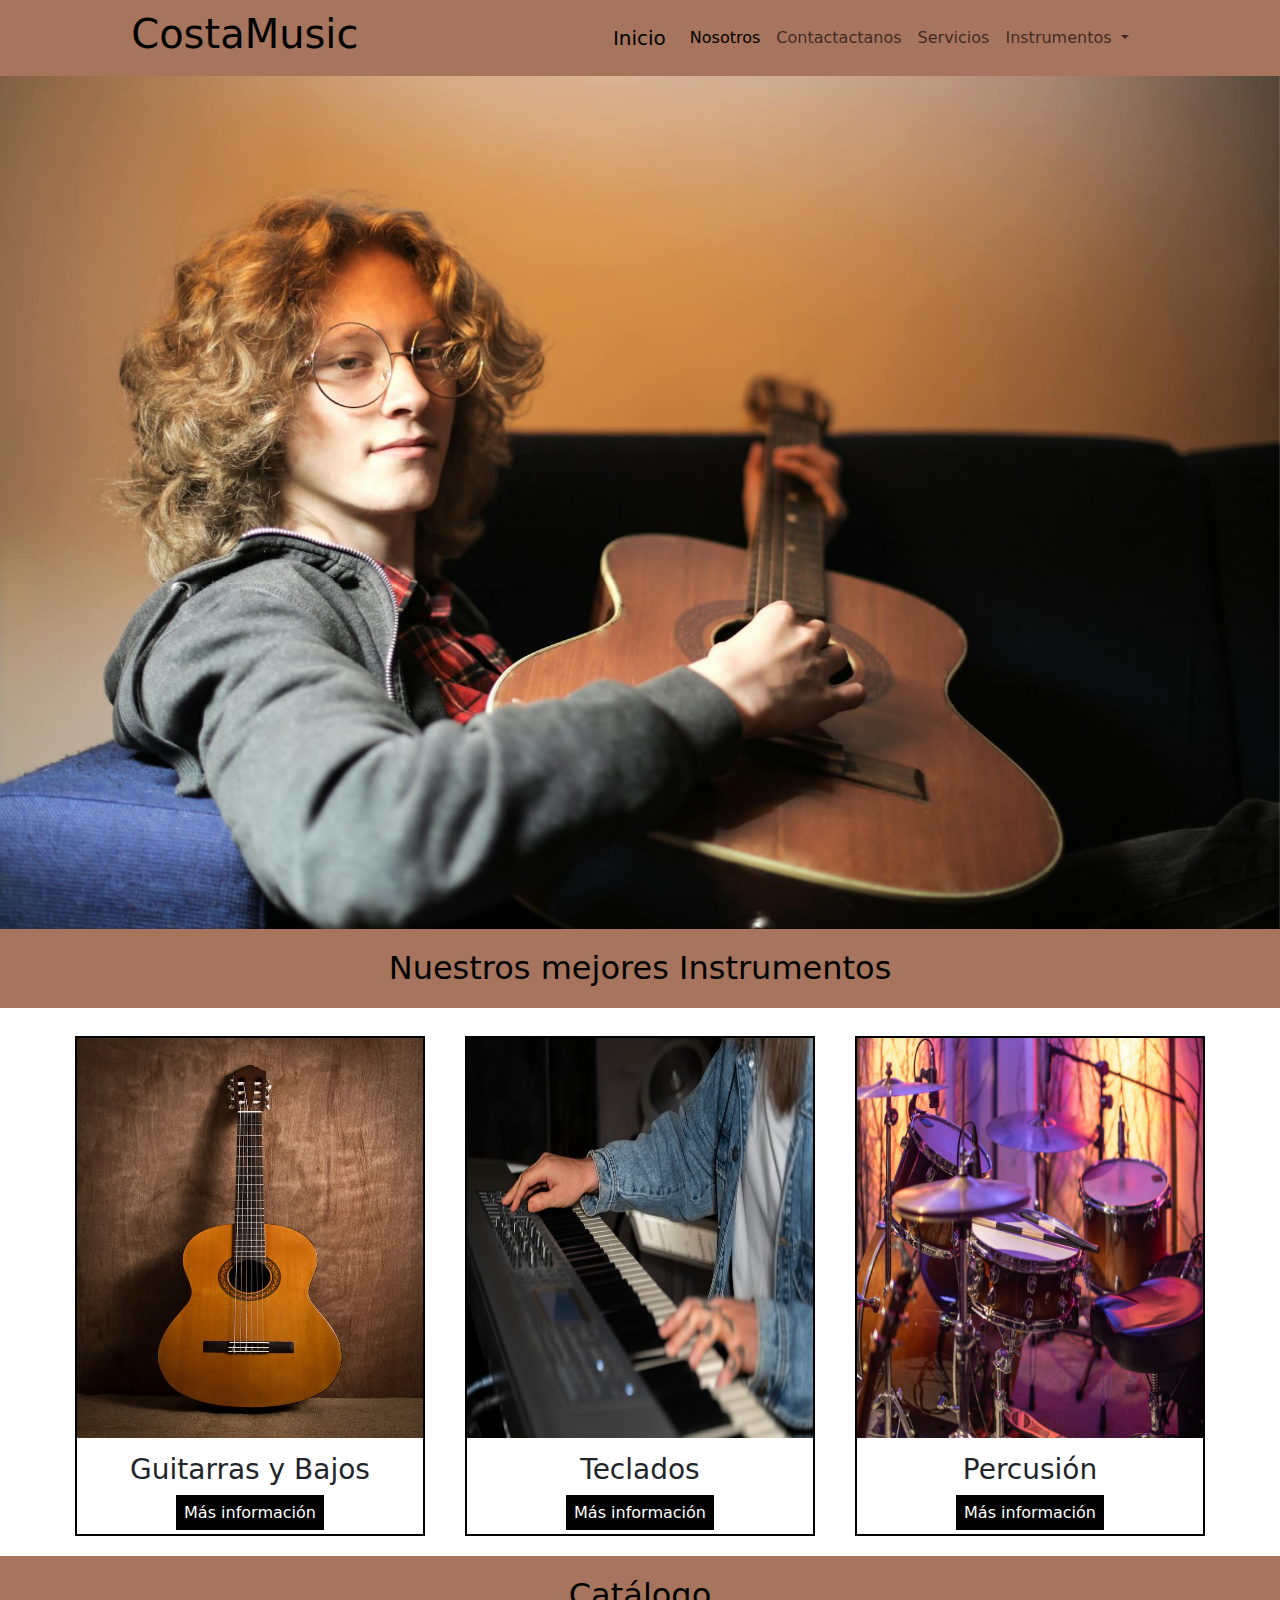
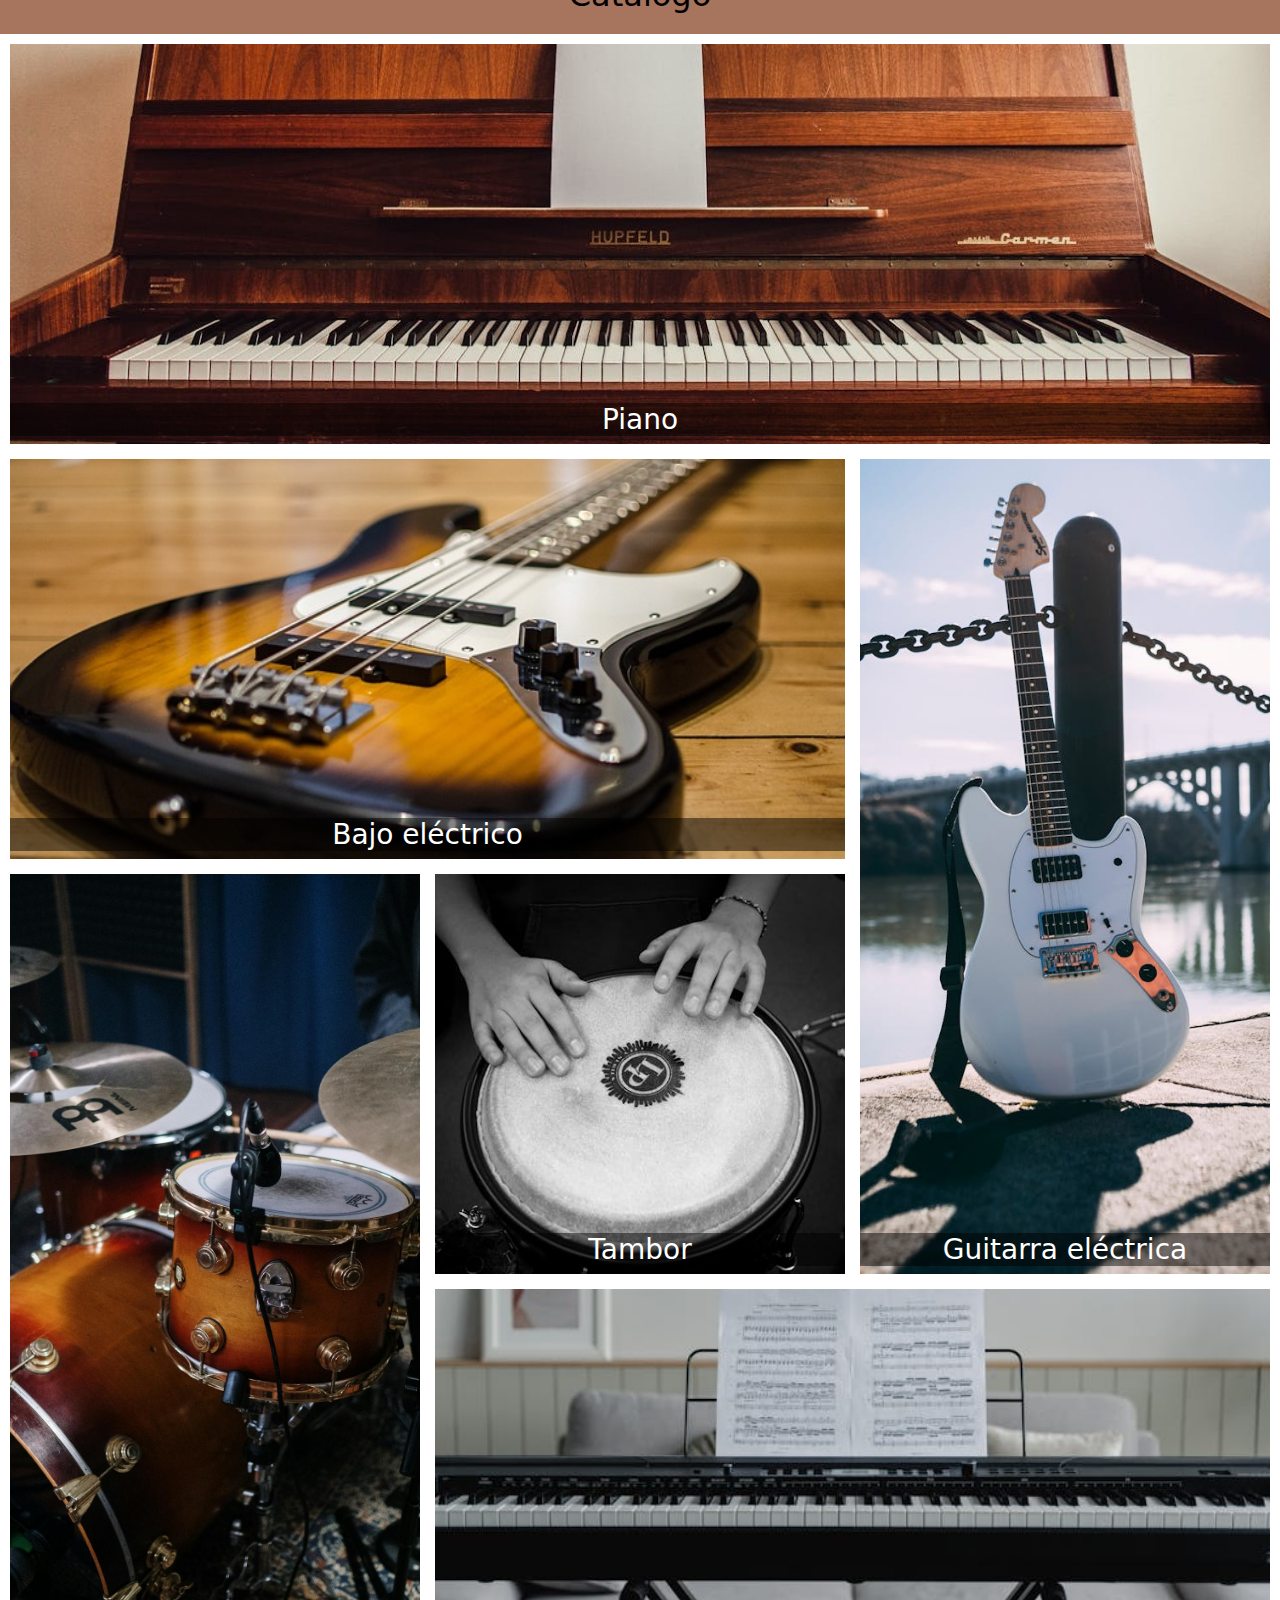
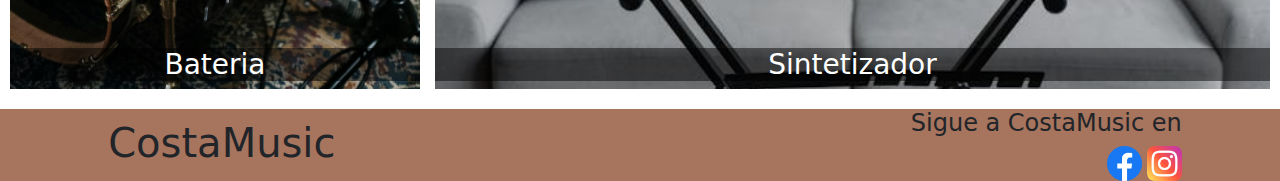
==== index.html @ 3c683d13 "contacto-baser" ====
<!DOCTYPE html>
<html lang="en">

<head>
    <meta charset="UTF-8">
    <meta name="viewport" content="width=device-width, initial-scale=1.0">
    <link rel="stylesheet" href="./css/style.css">
    <title>CostaMusic</title>
    <link href="https://cdn.jsdelivr.net/npm/bootstrap@5.3.3/dist/css/bootstrap.min.css" rel="stylesheet"
        integrity="sha384-QWTKZyjpPEjISv5WaRU9OFeRpok6YctnYmDr5pNlyT2bRjXh0JMhjY6hW+ALEwIH" crossorigin="anonymous">
</head>

<body>
    <header id="header" class="encabezado">
        <h1>CostaMusic</h1>
        <nav class="navbar navbar-expand-lg fondo-navbar">
            <div class="container-fluid">
                <a class="navbar-brand" href="./index.html">Inicio</a>
                <button class="navbar-toggler" type="button" data-bs-toggle="collapse"
                    data-bs-target="#navbarNavDropdown" aria-controls="navbarNavDropdown" aria-expanded="false"
                    aria-label="Toggle navigation">
                    <span class="navbar-toggler-icon"></span>
                </button>
                <div class="collapse navbar-collapse" id="navbarNavDropdown">
                    <ul class="navbar-nav">
                        <li class="nav-item">
                            <a class="nav-link active" aria-current="page" href="./pages/nosotros.html">Nosotros</a>
                        </li>
                        <li class="nav-item">
                            <a class="nav-link" href="./pages/contacto.html">Contactactanos</a>
                        </li>
                        <li class="nav-item">
                            <a class="nav-link" href="./pages/servicios.html">Servicios</a>
                        </li>
                        <li class="nav-item dropdown">
                            <a class="nav-link dropdown-toggle" href="./pages/instrumentos.html" role="button"
                                data-bs-toggle="dropdown" aria-expanded="false">
                                Instrumentos
                            </a>
                            <ul class="dropdown-menu">
                                <li><a class="dropdown-item" href="./pages/guitarras-bajos.html">Guitarras y Bajos</a>
                                </li>
                                <li><a class="dropdown-item" href="./pages/teclados.html">Teclados</a></li>
                                <li><a class="dropdown-item" href="./pages/percusion.html">Percusión</a></li>
                            </ul>
                        </li>
                    </ul>
                </div>
            </div>
    </header>
    <main>
        <section class="hero">
            <div id="carouselExampleSlidesOnly" class="carousel slide" data-bs-ride="carousel">
                <div class="carousel-inner">
                    <div class="carousel-item active">
                        <img src="./img/fondo-hero.jpg" class="w-100" alt="fondo-hero-index-1">
                    </div>
                    <div class="carousel-item">
                        <img src="./img/fondo-hero2.jpg" class="w-100" alt="fondo-hero-index-2">
                    </div>
                    <div class="carousel-item">
                        <img src="./img/fondo-hero3.jpg" class="w-100" alt="fondo-hero-index-3">
                    </div>
                </div>
            </div>
        </section>
        <section class="productos">
            <h2>Nuestros mejores Instrumentos</h2>
            <div class="productos-contenedor">
                <div class="guitarra-producto">
                    <img src="./img/guitarra-producto.jpg" alt="">
                    <h3>Guitarras y Bajos</h3>
                    <p><a href="">Más información</a></p>
                </div>
                <div class="teclado-producto">
                    <img src="./img/teclado-producto.jpg" alt="">
                    <h3>Teclados</h3>
                    <p><a href="">Más información</a></p>
                </div>
                <div class="percusion-producto">
                    <img src="./img/bateria-producto.jpg" alt="">
                    <h3>Percusión</h3>
                    <p><a href=".">Más información</a></p>
                </div>
            </div>
        </section>
        <section class="catalogo">
            <h2>Catálogo</h2>
            <div class="contenedor-grilla">
                <div class="img-1">
                    <img src="./img/piano-catalogo.jpg" alt="">
                    <h3>Piano</h3>
                </div>
                <div class="img-2">
                    <img src="./img/bajo-catalogo.jpg" alt="">
                    <h3>Bajo eléctrico</h3>
                </div>
                <div class="img-3">
                    <img src="./img/guitarra-electrica-catalogo.jpg" alt="">
                    <h3>Guitarra eléctrica</h3>
                </div>
                <div class="img-4">
                    <img src="./img/bateria-catalogo.jpg" alt="">
                    <h3>Bateria</h3>
                </div>
                <div class="img-5">
                    <img src="./img/tambor-catalogo.jpg" alt="">
                    <h3>Tambor</h3>
                </div>
                <div class="img-6">
                    <img src="./img/sintetizador-catalogo.jpg" alt="">
                    <h3>Sintetizador</h3>
                </div>
            </div>
        </section>
        <a href="#header" class="ir-arriba"><img src="./img/up-arrow.png" alt=""></a>
    </main>
    <footer>
        <h3>CostaMusic</h3>
        <div class="footer-contenedor-iconos">
            <h4>Sigue a CostaMusic en</h4>
            <div class="iconos">
                <a href="https://www.facebook.com" target="_blank"><img src="./img/facebook.png" alt=""></a>
                <a href="https://www.instagram.com" target="_blank"><img src="./img/instagram.png" alt=""></a>
            </div>
        </div>
    </footer>
    <script src="https://cdn.jsdelivr.net/npm/bootstrap@5.3.3/dist/js/bootstrap.bundle.min.js"
        integrity="sha384-YvpcrYf0tY3lHB60NNkmXc5s9fDVZLESaAA55NDzOxhy9GkcIdslK1eN7N6jIeHz"
        crossorigin="anonymous"></script>
</body>

</html>
---- css/style.css ----
@import url('https://fonts.googleapis.com/css2?family=Lato:ital,wght@0,100;0,300;0,400;0,700;0,900;1,100;1,300;1,400;1,700;1,900&display=swap');

/**!---RESET--- **/
*{
    margin: 0;
    padding: 0;
    box-sizing: border-box;
}

/**!---BODY---**/
body{
    font-family: "Lato", sans-serif;
    background-color: white;
}
/**?---Header--**/
header{
    background-color: #a7745d;
    color: #000000;
    padding: 10px;
    display: flex;
    justify-content: space-around;
}
header h1{
    color: #000000;
    font-size: 40px;
}
header a{
    text-decoration: none;
    color: #000000;
}

.fondo-navbar{
    background-color: #a7745d;
}
.dropdown-menu{
    background-color: #a7745d !important;
    --bs-dropdown-link-hover-bg: #734e3d !important;
}
/**----Main----**/
/*
.hero{
    
    width: auto;
    height: calc(100vh - 90px);
    text-align: center;
    background-image: url(../img/fondo-hero.jpg);
    background-repeat: no-repeat;
    background-size: cover;
    background-position: center;
    
    color: #000000;
    display: flex;
    flex-direction: column;
    justify-content: start;
    align-items: end;
    
}

.hero div{
    margin: 100px;
}
.hero-titulo{
    margin: 15px;
    font-size: 40px;
    border: 3px, solid, black;
    padding: 10px;
}
.hero div h3{
    color: #AAD7D9;
}
.hero-titulo2{
    display: none;
}
    */
.productos{
    width: auto;
    text-align: center;
    align-items: center;
    height: auto
}
.productos h2{
    background-color: #a7745d;
    color: #000000;
    padding: 20px;
}
.productos-contenedor{
    display: flex;
    justify-content: center;
    align-items: end;
    flex-wrap: wrap;
}
.productos-contenedor div{
    margin: 20px;
    border: 2px solid black;
    width: 350px;
    height: 500px;
    background-color: #ffffff;
    text-align: center;
}
.productos-contenedor div h3{
    margin: 15px;
}
.productos-contenedor div img{
    width: 100%;
    height: 400px;
}
.productos-contenedor div p a{
    text-decoration: none;
    color: #ffffff;
    background-color: #000000;
    padding: 8px;
}
.productos-contenedor div p a:hover{
    color: #6295A2;
    transition: all .1s;
}

.catalogo{
    text-align: center;
}
.catalogo h2{
    background-color: #a7745d;
    color: #000000;
    padding: 20px;
}
.contenedor-grilla{
    display: grid;
    grid-template-columns: repeat(3, 1fr);
    grid-auto-rows: 400px;
    gap: 15px;
    margin: 10px;
    object-fit: cover;
}
.contenedor-grilla div{
    position: relative;
}
.contenedor-grilla div img{
    width: 100%;
    height: 100%;
    object-fit: cover;
}
.contenedor-grilla div h3{
    position: absolute;
    bottom: 0;
    background-color: #0000007a;
    color: white;
    width: 100%;
}
.img-1{
    grid-column: span 3;
}
.img-2{
    grid-column: span 2;
}
.img-3{
    grid-row: span 2;
}
.img-4{
    grid-row: span 2;
}
.img-6{
    grid-column: span 2;
}
.ir-arriba{
    position: fixed;
    bottom: 50px;
    right: 50px;
}
.formulario{
    margin: 20px;
}

/**?---Pagina guitarras y bajos---**/
.contenedor-grilla-guitarras-bajos{
    display: grid;
    grid-template-areas: 
    "menu productos productos"
    "menu productos productos"
    "menu productos productos"
    "menu productos productos"
    "menu productos productos"
    "menu productos productos"
    "menu productos productos"
    "menu productos productos";
    grid-template-columns: 250px;
    grid-auto-rows: 250px;
}
.menu-productos{
    display: flex;
    grid-area: menu;
    background-color: #734e3d;
}
.productos-contenedor-guitarras{
    display: flex;
    justify-content: center;
    align-items: end;
    flex-wrap: wrap;
    grid-area: productos;
}
.productos-contenedor-guitarras div{
    margin: 20px;
    border: 2px solid black;
    width: 250px;
    height: 350px;
    background-color: #ffffff;
    text-align: center;
}
.productos-contenedor-guitarras div h3{
    margin: 15px;
    font-size: 15px;
}
.productos-contenedor-guitarras div img{
    width: 100%;
    height: 250px;
}
.productos-contenedor-guitarras div p a{
    text-decoration: none;
    color: #ffffff;
    background-color: #734e3d;
    padding: 8px;
}
.productos-contenedor-guitarras div p a:hover{
    color: #6295A2;
    transition: all .1s;
}

/*?---Pagina contacto---*/
.hero-contacto{
    width: auto;
    text-align: center;
    align-items: center;
    height: auto
}
.hero-contacto h2{
    color: #000000;
    display: inline-block;
    padding: 8px;
    font-size: 30px;
}
.formulario form div{
    margin: 10px;
}
/**!---FOOTER---**/

footer{
    margin-top: 20px;
    display: flex;
    justify-content: space-around;
    background-color: #a7745d;
}
footer h3{
    display: inline-block;
    justify-content: center;
    align-items: center;
    font-size: 40px;
    margin: 10px;
}
footer .footer-contenedor-iconos{
    width: 50%;
    display: flex;
    align-items: end;
    flex-direction: column;
    justify-content: center;
}
footer .footer-contenedor-iconos .iconos{
    justify-content: center;
}
.footer-contenedor-iconos a img{
    width: 35px;
}
.icono{
    width: 50%;
}
.map{
    margin: 15px;
    width: 100%;
}
@media screen and (max-width:838px){
    .hero div h2{
        font-size: 30px;
    }
}
@media screen and (max-width:869px){
    header{
        flex-direction: column;
        align-items: center;
    }
}
@media screen and (max-width:647px){
    .navegacion ul{
        flex-direction: column;
    }
    .navegacion ul li a{
        padding: 5px 10px;
    }
    }

@media screen and (max-width:607px){
    .hero{
        align-items: center;
    }
    .hero-titulo{
        display: none;
    }
    .hero-titulo2{
        display: inline-block;
        margin: 15px;
        font-size: 40px;
        border: 3px, solid, black;
        padding: 10px;
    }
}
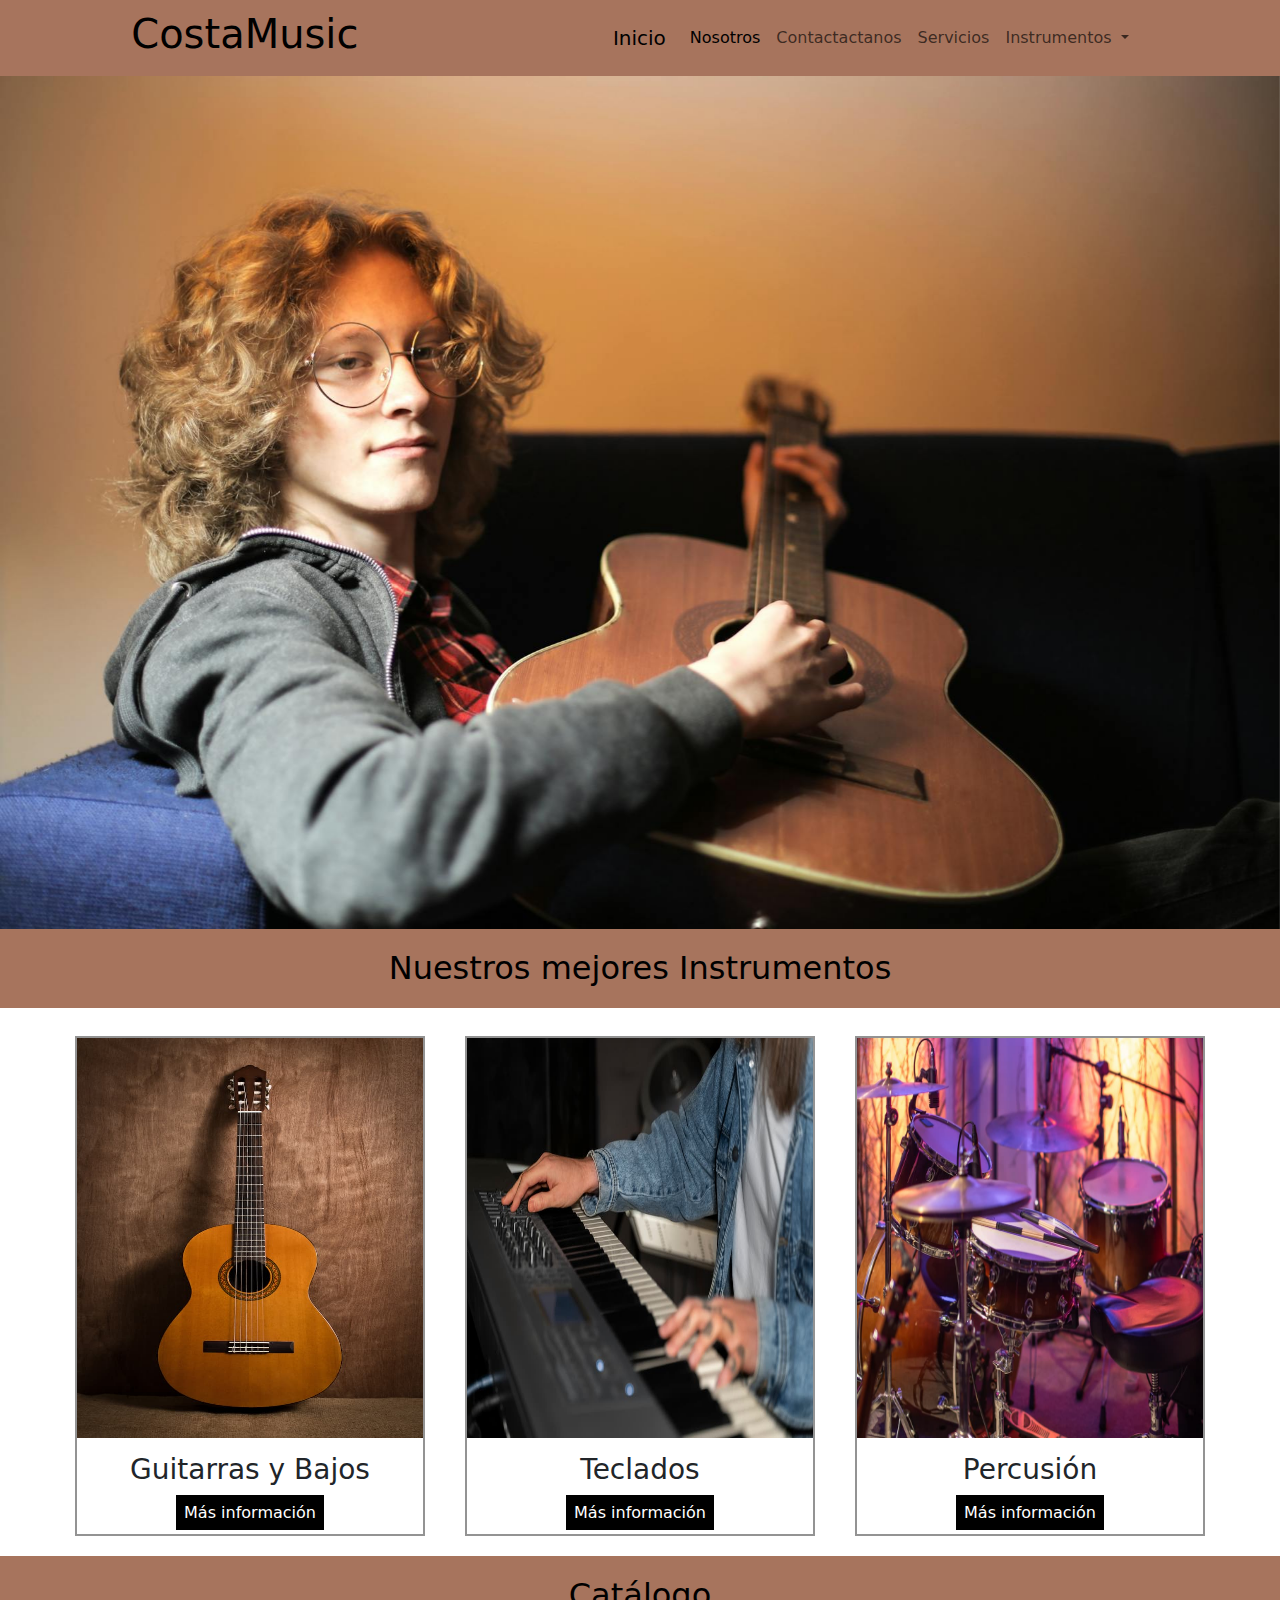
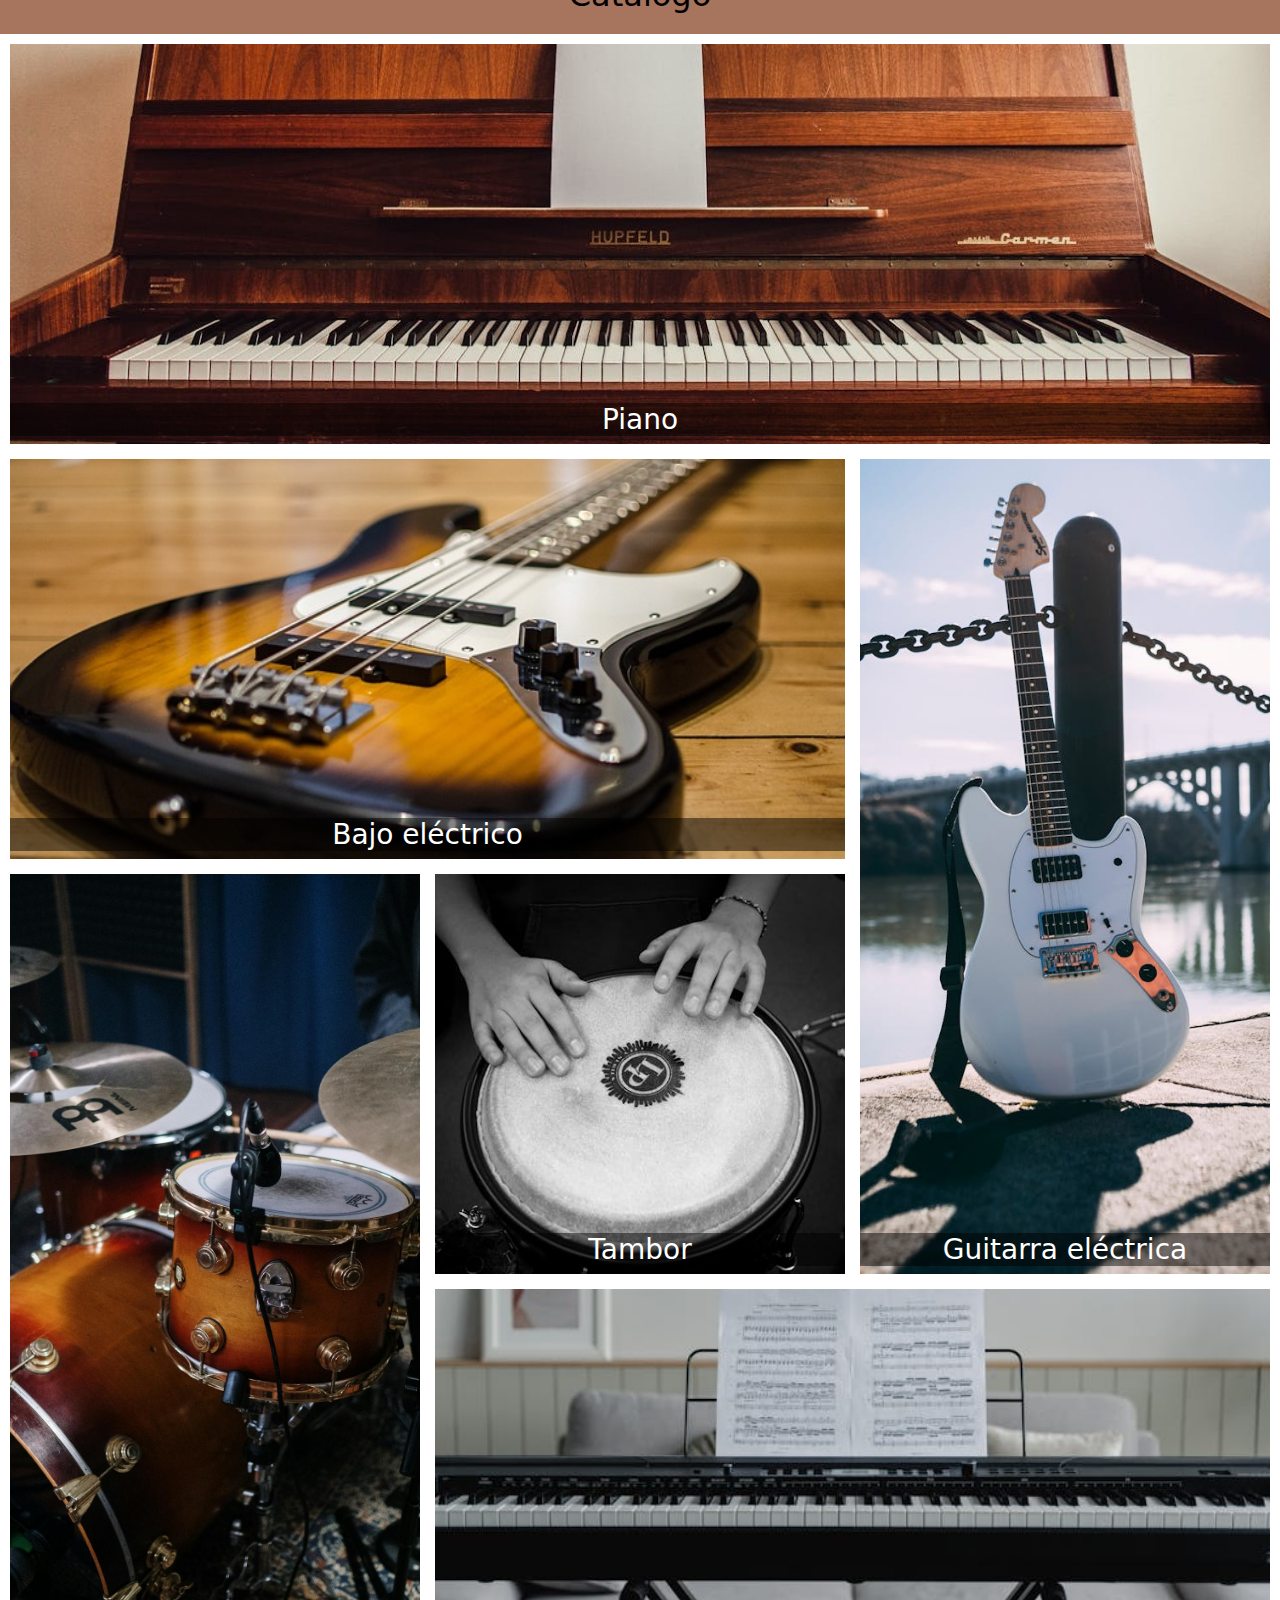
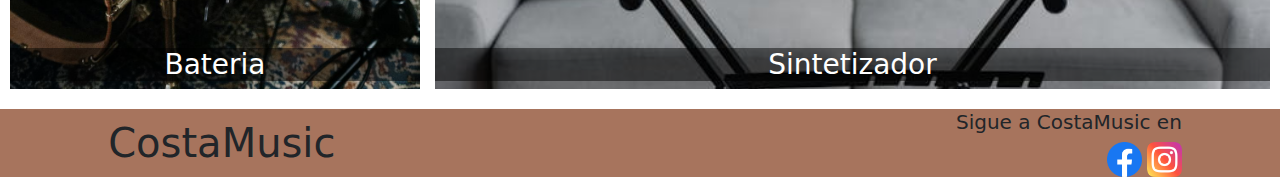
==== commit 57df244a: "responive-guitarra" ====
--- a/index.html
+++ b/index.html
@@ -118,7 +118,7 @@
     <footer>
         <h3>CostaMusic</h3>
         <div class="footer-contenedor-iconos">
-            <h4>Sigue a CostaMusic en</h4>
+            <h5>Sigue a CostaMusic en</h5>
             <div class="iconos">
                 <a href="https://www.facebook.com" target="_blank"><img src="./img/facebook.png" alt=""></a>
                 <a href="https://www.instagram.com" target="_blank"><img src="./img/instagram.png" alt=""></a>
--- a/css/style.css
+++ b/css/style.css
@@ -91,7 +91,7 @@
 }
 .productos-contenedor div{
     margin: 20px;
-    border: 2px solid black;
+    border: 2px solid rgba(0, 0, 0, 0.425);
     width: 350px;
     height: 500px;
     background-color: #ffffff;
@@ -179,16 +179,28 @@
     "menu productos productos"
     "menu productos productos"
     "menu productos productos"
-    "menu productos productos"
-    "menu productos productos"
     "menu productos productos";
-    grid-template-columns: 250px;
+    grid-template-columns: 150px;
     grid-auto-rows: 250px;
 }
 .menu-productos{
     display: flex;
+    flex-direction: column;
+    align-items: center;
     grid-area: menu;
     background-color: #734e3d;
+}
+.menu-productos nav ul li{
+    list-style: none;
+    margin: 10px;
+}
+.menu-productos nav ul li a{
+    display: block;
+    box-sizing: border-box;
+    text-decoration: none;
+    color: #000000;
+    width: 100%;
+    padding: 6px 10px;
 }
 .productos-contenedor-guitarras{
     display: flex;
@@ -310,3 +322,35 @@
         padding: 10px;
     }
 }
+@media screen and (max-width:542px){
+    .productos-contenedor-guitarras div{
+        width: 150px;
+        height: 200px;
+    }
+    .productos-contenedor-guitarras div h3{
+        font-size: 10px;
+    }
+    .productos-contenedor-guitarras div img{
+        height: 150px;
+    }
+    .contenedor-grilla-guitarras-bajos{
+        grid-template-columns: 125px;
+    }
+}
+@media screen and (max-width:435px){
+    footer h3{
+        font-size: 28px;
+    }
+    .footer-contenedor-iconos h5{
+        font-size: 15px;
+    }
+    .productos-contenedor div{
+        height: 350px;
+    }
+    .productos-contenedor div img{
+        height: 250px;
+    }
+    .guitarra-producto{
+        object-fit: cover;
+    }
+}
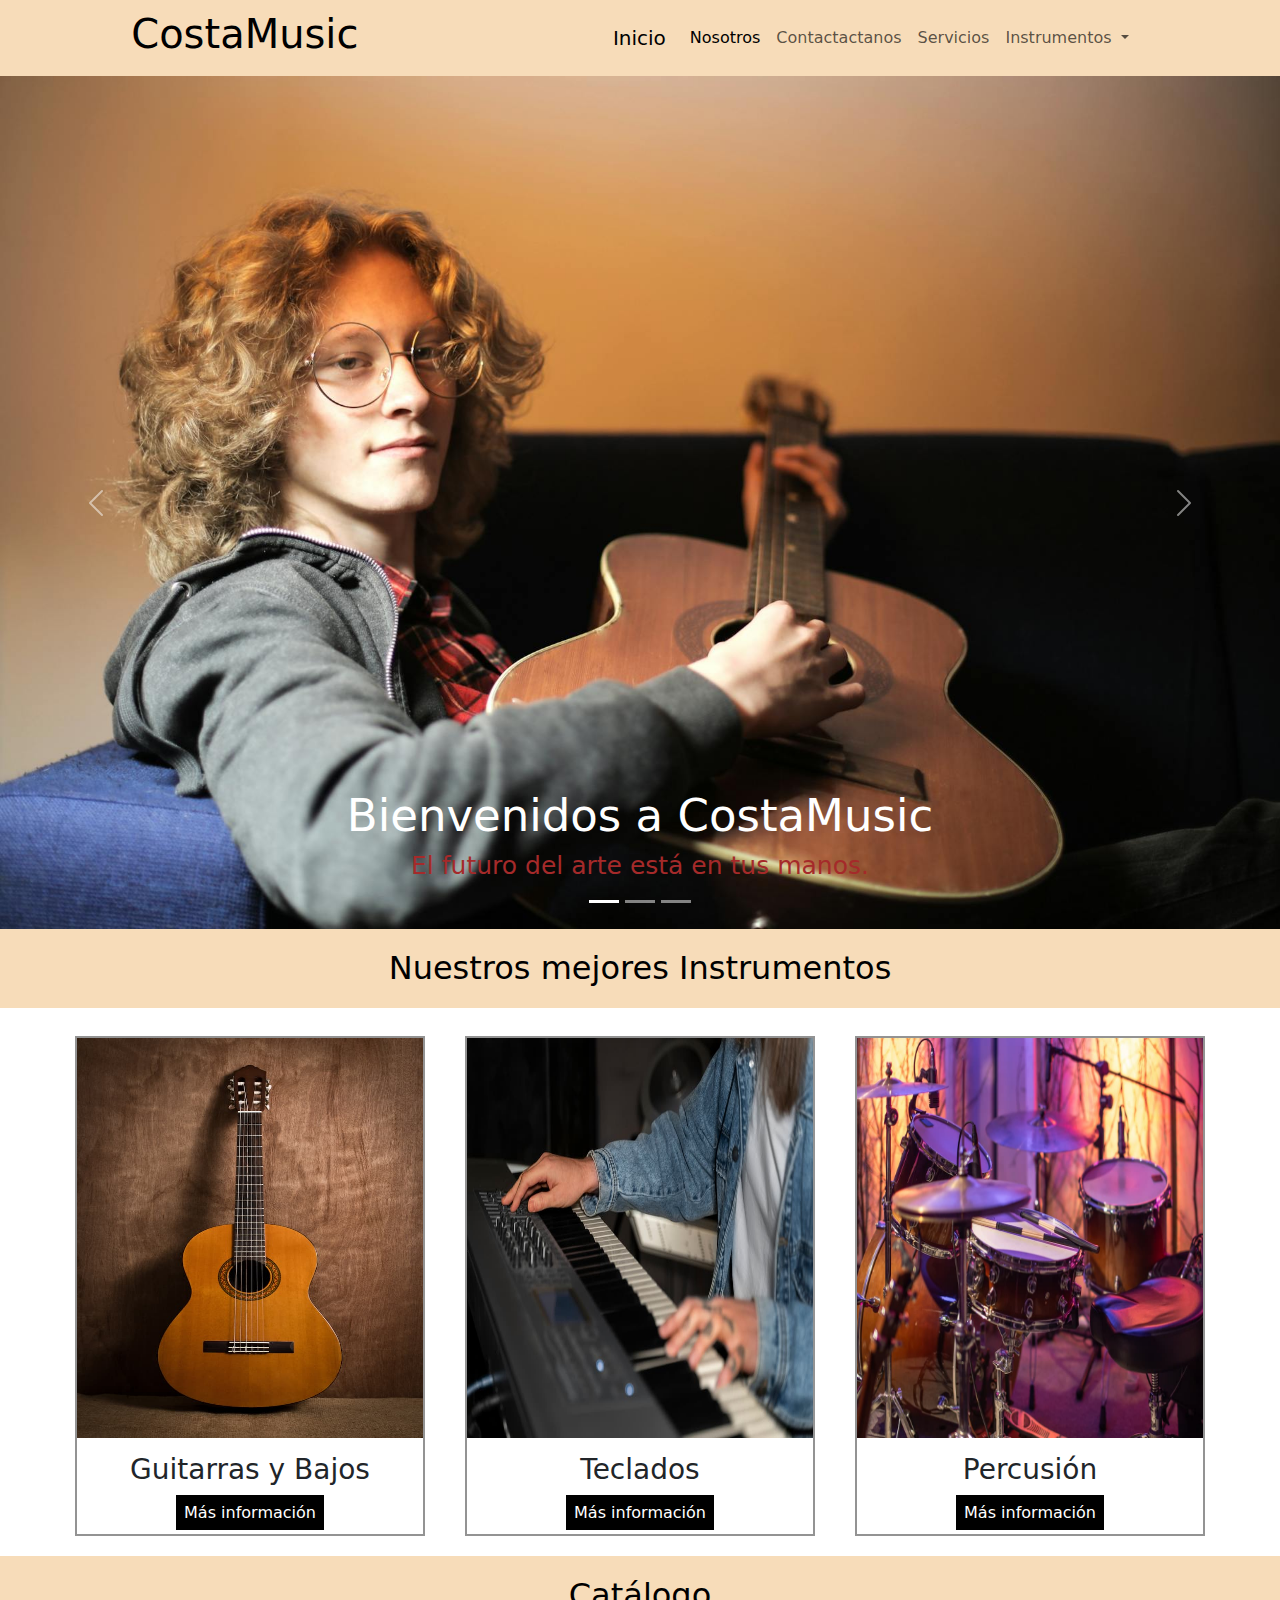
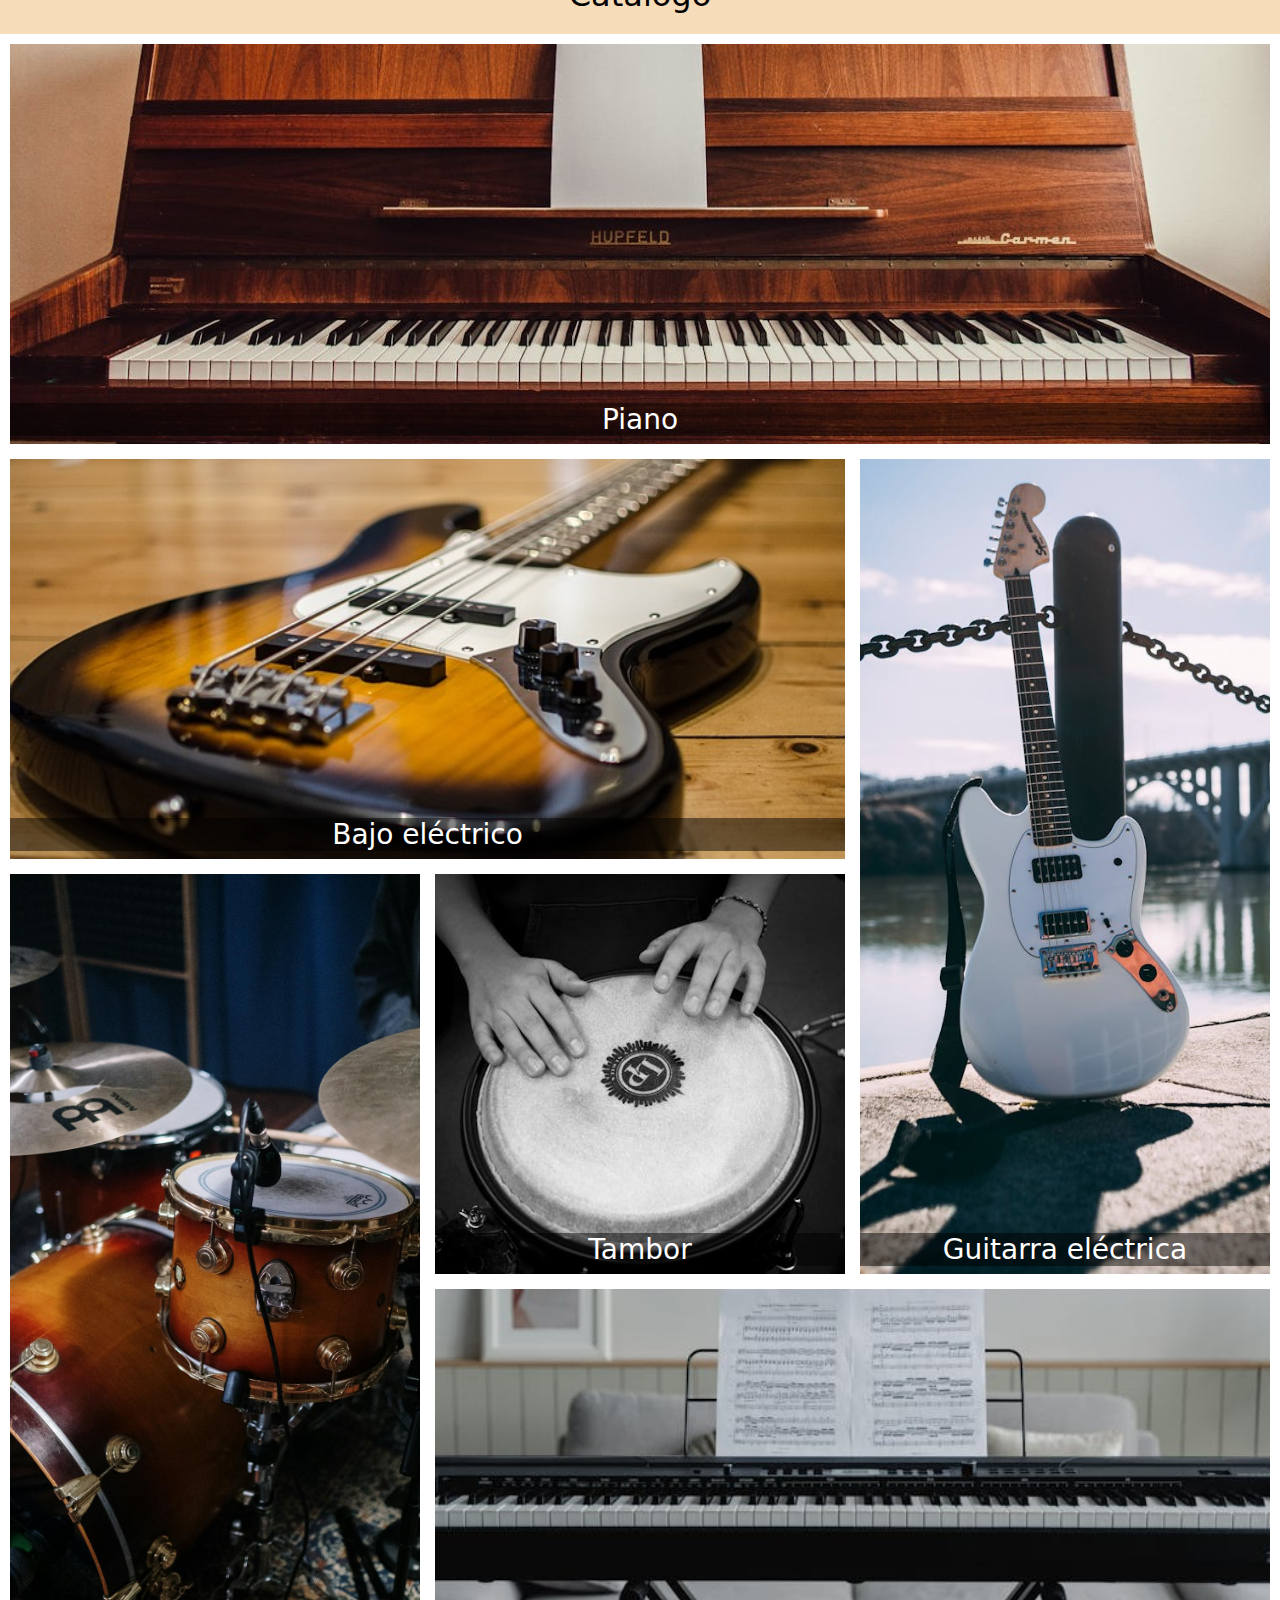
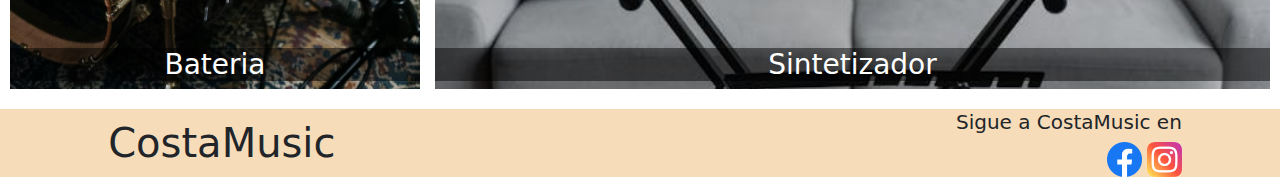
==== commit 58da32ca: "base-asidebar" ====
--- a/index.html
+++ b/index.html
@@ -50,18 +50,48 @@
     </header>
     <main>
         <section class="hero">
-            <div id="carouselExampleSlidesOnly" class="carousel slide" data-bs-ride="carousel">
+            <div id="carouselExampleCaptions" class="carousel slide">
+                <div class="carousel-indicators">
+                    <button type="button" data-bs-target="#carouselExampleCaptions" data-bs-slide-to="0" class="active"
+                        aria-current="true" aria-label="Slide 1"></button>
+                    <button type="button" data-bs-target="#carouselExampleCaptions" data-bs-slide-to="1"
+                        aria-label="Slide 2"></button>
+                    <button type="button" data-bs-target="#carouselExampleCaptions" data-bs-slide-to="2"
+                        aria-label="Slide 3"></button>
+                </div>
                 <div class="carousel-inner">
                     <div class="carousel-item active">
-                        <img src="./img/fondo-hero.jpg" class="w-100" alt="fondo-hero-index-1">
+                        <img src="./img/fondo-hero.jpg" class="d-block w-100" alt="...">
+                        <div class="carousel-caption d-none d-md-block">
+                            <h2>Bienvenidos a CostaMusic</h2>
+                            <h3>El futuro del arte está en tus manos.</h3>
+                        </div>
                     </div>
                     <div class="carousel-item">
-                        <img src="./img/fondo-hero2.jpg" class="w-100" alt="fondo-hero-index-2">
+                        <img src="./img/fondo-hero2.jpg" class="d-block w-100" alt="...">
+                        <div class="carousel-caption d-none d-md-block">
+                            <h2>Bienvenidos a CostaMusic</h2>
+                            <h3>El futuro del arte está en tus manos.</h3>
+                        </div>
                     </div>
                     <div class="carousel-item">
-                        <img src="./img/fondo-hero3.jpg" class="w-100" alt="fondo-hero-index-3">
+                        <img src="./img/fondo-hero3.jpg" class="d-block w-100" alt="...">
+                        <div class="carousel-caption d-none d-md-block">
+                            <h2>Bienvenidos a CostaMusic</h2>
+                            <h3>El futuro del arte está en tus manos.</h3>
+                        </div>
                     </div>
                 </div>
+                <button class="carousel-control-prev" type="button" data-bs-target="#carouselExampleCaptions"
+                    data-bs-slide="prev">
+                    <span class="carousel-control-prev-icon" aria-hidden="true"></span>
+                    <span class="visually-hidden">Previous</span>
+                </button>
+                <button class="carousel-control-next" type="button" data-bs-target="#carouselExampleCaptions"
+                    data-bs-slide="next">
+                    <span class="carousel-control-next-icon" aria-hidden="true"></span>
+                    <span class="visually-hidden">Next</span>
+                </button>
             </div>
         </section>
         <section class="productos">
--- a/css/style.css
+++ b/css/style.css
@@ -14,7 +14,7 @@
 }
 /**?---Header--**/
 header{
-    background-color: #a7745d;
+    background-color: #F7DCB9;
     color: #000000;
     padding: 10px;
     display: flex;
@@ -30,11 +30,11 @@
 }
 
 .fondo-navbar{
-    background-color: #a7745d;
+    background-color: #F7DCB9;
 }
 .dropdown-menu{
-    background-color: #a7745d !important;
-    --bs-dropdown-link-hover-bg: #734e3d !important;
+    background-color: #F7DCB9 !important;
+    --bs-dropdown-link-hover-bg: #DEAC80 !important;
 }
 /**----Main----**/
 /*
@@ -72,6 +72,13 @@
     display: none;
 }
     */
+.carousel-caption h2{
+    font-size: 45px;
+}
+.carousel-caption h3{
+    font-size: 25px;
+    color: brown;
+}
 .productos{
     width: auto;
     text-align: center;
@@ -79,7 +86,7 @@
     height: auto
 }
 .productos h2{
-    background-color: #a7745d;
+    background-color: #F7DCB9;
     color: #000000;
     padding: 20px;
 }
@@ -119,7 +126,7 @@
     text-align: center;
 }
 .catalogo h2{
-    background-color: #a7745d;
+    background-color: #F7DCB9;
     color: #000000;
     padding: 20px;
 }
@@ -188,11 +195,10 @@
     flex-direction: column;
     align-items: center;
     grid-area: menu;
-    background-color: #734e3d;
-}
-.menu-productos nav ul li{
-    list-style: none;
-    margin: 10px;
+    background-color: #DEAC80;
+}
+.bg-body-tertiary{
+    background-color: #DEAC80 !important;
 }
 .menu-productos nav ul li a{
     display: block;
@@ -201,6 +207,17 @@
     color: #000000;
     width: 100%;
     padding: 6px 10px;
+}
+.sidebar-logo a{
+    text-decoration: none;
+    color: aliceblue;
+}
+.sidebar-item{
+    text-decoration: none;
+    list-style: none;
+}
+.sidebar-footer a{
+    text-decoration: none;
 }
 .productos-contenedor-guitarras{
     display: flex;
@@ -228,7 +245,7 @@
 .productos-contenedor-guitarras div p a{
     text-decoration: none;
     color: #ffffff;
-    background-color: #734e3d;
+    background-color: #DEAC80;
     padding: 8px;
 }
 .productos-contenedor-guitarras div p a:hover{
@@ -258,7 +275,7 @@
     margin-top: 20px;
     display: flex;
     justify-content: space-around;
-    background-color: #a7745d;
+    background-color: #F7DCB9;
 }
 footer h3{
     display: inline-block;
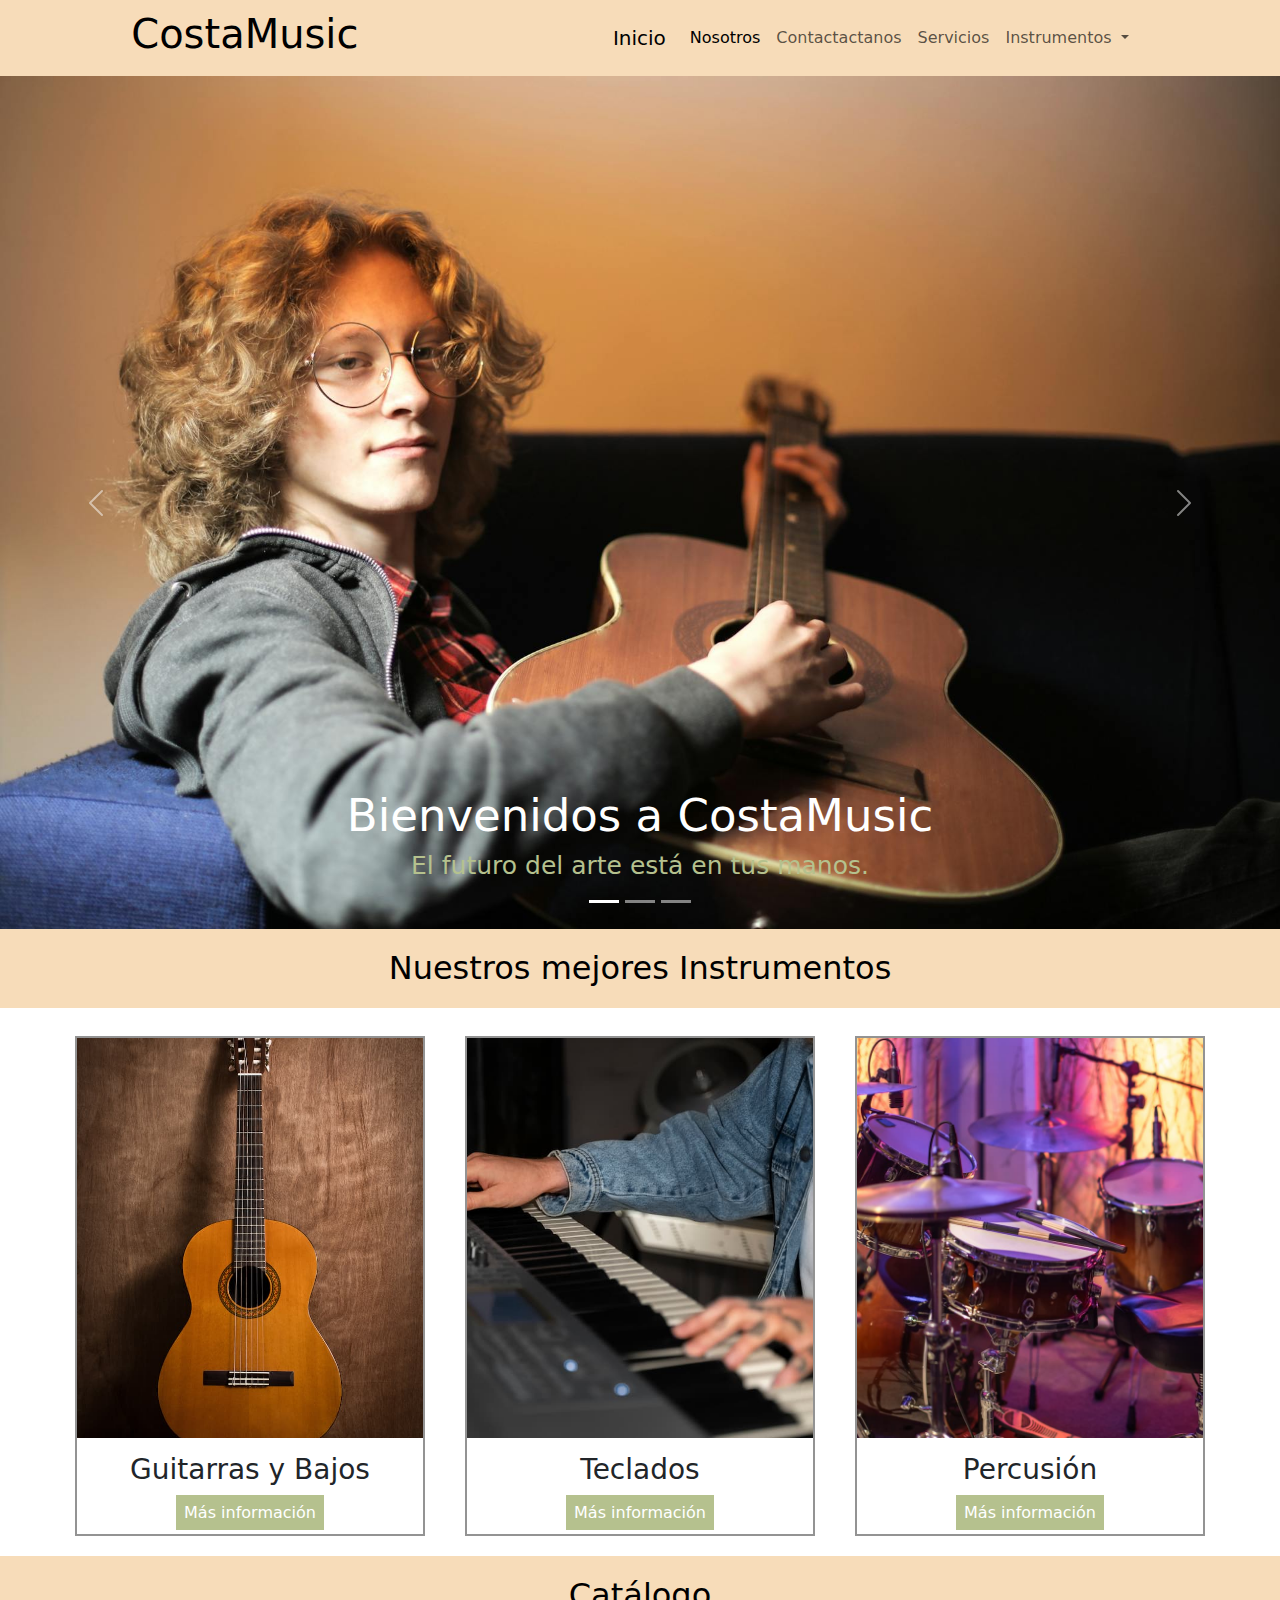
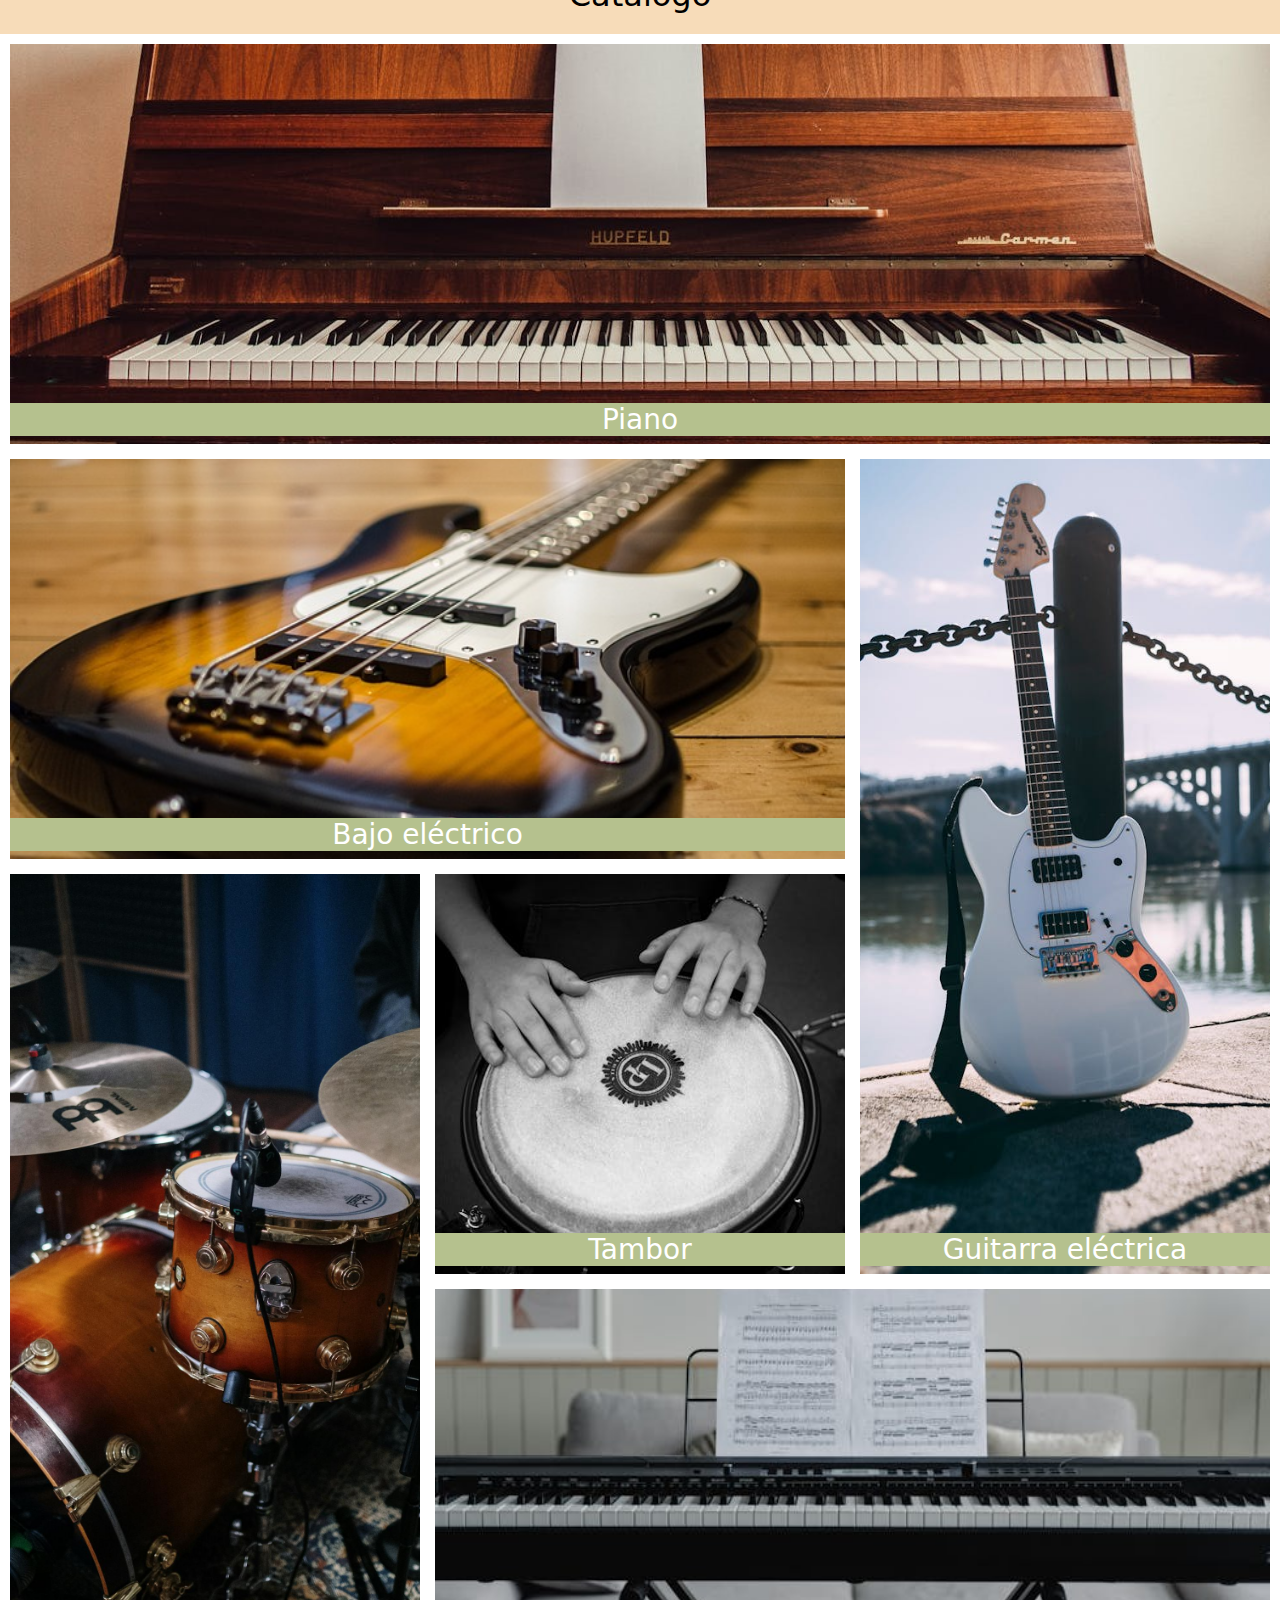
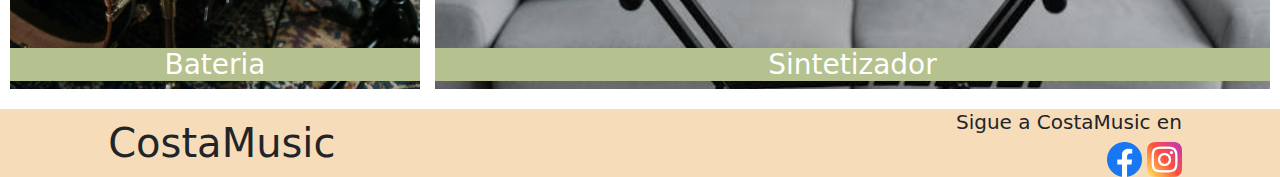
==== commit ca8af4ea: "paginas-productos" ====
--- a/index.html
+++ b/index.html
@@ -4,7 +4,7 @@
 <head>
     <meta charset="UTF-8">
     <meta name="viewport" content="width=device-width, initial-scale=1.0">
-    <link rel="stylesheet" href="./css/style.css">
+    <link rel="stylesheet" href="./css/estilos.css">
     <title>CostaMusic</title>
     <link href="https://cdn.jsdelivr.net/npm/bootstrap@5.3.3/dist/css/bootstrap.min.css" rel="stylesheet"
         integrity="sha384-QWTKZyjpPEjISv5WaRU9OFeRpok6YctnYmDr5pNlyT2bRjXh0JMhjY6hW+ALEwIH" crossorigin="anonymous">
--- a/css/estilos.css
+++ b/css/estilos.css
@@ -0,0 +1,461 @@
+@charset "UTF-8";
+@import url("https://fonts.googleapis.com/css2?family=Lato:ital,wght@0,100;0,300;0,400;0,700;0,900;1,100;1,300;1,400;1,700;1,900&display=swap");
+/**!---RESET--- **/
+* {
+  margin: 0;
+  padding: 0;
+  box-sizing: border-box; }
+
+/**!---BODY---**/
+body {
+  font-family: "Lato", sans-serif;
+  background-color: white; }
+
+/*?--Header--*/
+header {
+  background-color: #F7DCB9;
+  color: #000000;
+  padding: 10px;
+  display: flex;
+  justify-content: space-around; }
+  header h1 {
+    color: #000000;
+    font-size: 40px; }
+  header a {
+    text-decoration: none;
+    color: #000000; }
+
+.fondo-navbar {
+  background-color: #F7DCB9; }
+
+.dropdown-menu {
+  background-color: #F7DCB9 !important;
+  --bs-dropdown-link-hover-bg: #DEAC80 !important; }
+
+.carousel-caption h2 {
+  font-size: 45px; }
+
+.carousel-caption h3 {
+  font-size: 25px;
+  color: #B5C18E; }
+
+.productos {
+  width: auto;
+  text-align: center;
+  align-items: center;
+  height: auto; }
+
+.productos h2 {
+  background-color: #F7DCB9;
+  color: #000000;
+  padding: 20px; }
+
+.productos-contenedor {
+  display: flex;
+  justify-content: center;
+  align-items: end;
+  flex-wrap: wrap; }
+  .productos-contenedor div {
+    margin: 20px;
+    border: 2px solid rgba(0, 0, 0, 0.425);
+    width: 350px;
+    height: 500px;
+    background-color: #ffffff;
+    text-align: center; }
+    .productos-contenedor div h3 {
+      margin: 15px; }
+    .productos-contenedor div img {
+      width: 100%;
+      height: 400px;
+      object-fit: cover; }
+    .productos-contenedor div p a {
+      text-decoration: none;
+      color: #ffffff;
+      background-color: #B5C18E;
+      padding: 8px; }
+      .productos-contenedor div p ahover {
+        color: #6295A2;
+        transition: all .1s; }
+
+.catalogo {
+  text-align: center; }
+  .catalogo h2 {
+    background-color: #F7DCB9;
+    color: #000000;
+    padding: 20px; }
+
+.contenedor-grilla {
+  display: grid;
+  grid-template-columns: repeat(3, 1fr);
+  grid-auto-rows: 400px;
+  gap: 15px;
+  margin: 10px;
+  object-fit: cover; }
+  .contenedor-grilla div {
+    position: relative; }
+    .contenedor-grilla div img {
+      width: 100%;
+      height: 100%;
+      object-fit: cover; }
+    .contenedor-grilla div h3 {
+      position: absolute;
+      bottom: 0;
+      background-color: #B5C18E;
+      color: white;
+      width: 100%; }
+
+.img-1 {
+  grid-column: span 3; }
+
+.img-2 {
+  grid-column: span 2; }
+
+.img-3 {
+  grid-row: span 2; }
+
+.img-4 {
+  grid-row: span 2; }
+
+.img-6 {
+  grid-column: span 2; }
+
+.ir-arriba {
+  position: fixed;
+  bottom: 50px;
+  right: 50px; }
+
+.formulario {
+  margin: 20px; }
+
+/**?---Pagina guitarras y bajos---**/
+.contenedor-grilla-guitarras-bajos {
+  display: grid;
+  grid-template-areas: "menu productos productos"+ "menu productos productos"+ "menu productos productos"+ "menu productos productos"+ "menu productos productos"+ "menu productos productos";
+  grid-template-columns: 150px;
+  grid-auto-rows: auto; }
+
+.menu-productos {
+  display: flex;
+  flex-direction: column;
+  align-items: center;
+  grid-area: menu;
+  background-color: #DEAC80;
+  height: auto; }
+
+.bg-body-tertiary {
+  background-color: #DEAC80 !important; }
+
+.menu-productos nav ul li a {
+  display: block;
+  box-sizing: border-box;
+  text-decoration: none;
+  color: #000000;
+  width: 100%;
+  padding: 6px 10px; }
+
+.sidebar-logo a {
+  text-decoration: none;
+  color: aliceblue; }
+
+.sidebar-item {
+  text-decoration: none;
+  list-style: none; }
+
+.sidebar-footer a {
+  text-decoration: none;
+  color: aliceblue; }
+
+.productos-contenedor-guitarras {
+  display: flex;
+  justify-content: center;
+  align-items: end;
+  flex-wrap: wrap;
+  grid-area: productos; }
+
+.productos-contenedor-guitarras div {
+  margin: 20px;
+  border: 2px solid black;
+  width: 250px;
+  height: 350px;
+  background-color: #ffffff;
+  text-align: center; }
+
+.productos-contenedor-guitarras div h3 {
+  margin: 15px;
+  font-size: 15px; }
+
+.productos-contenedor-guitarras div img {
+  width: 100%;
+  height: 250px; }
+
+.productos-contenedor-guitarras div p a {
+  text-decoration: none;
+  color: #ffffff;
+  background-color: #B5C18E;
+  font-size: 12px;
+  padding: 6px; }
+
+.productos-contenedor-guitarras div p a:hover {
+  color: #6295A2;
+  transition: all .1s; }
+
+/*!---Página teclados---*/
+.contenedor-grilla-teclados {
+  display: grid;
+  grid-template-areas: "menu productos productos"+ "menu productos productos"+ "menu productos productos"+ "menu productos productos"+ "menu productos productos"+ "menu productos productos";
+  grid-template-columns: 150px;
+  grid-auto-rows: auto; }
+
+.menu-productos {
+  display: flex;
+  flex-direction: column;
+  align-items: center;
+  grid-area: menu;
+  background-color: #DEAC80;
+  height: auto; }
+
+.bg-body-tertiary {
+  background-color: #DEAC80 !important; }
+
+.menu-productos nav ul li a {
+  display: block;
+  box-sizing: border-box;
+  text-decoration: none;
+  color: #000000;
+  width: 100%;
+  padding: 6px 10px; }
+
+.sidebar-logo a {
+  text-decoration: none;
+  color: aliceblue; }
+
+.sidebar-item {
+  text-decoration: none;
+  list-style: none; }
+
+.sidebar-footer a {
+  text-decoration: none;
+  color: aliceblue; }
+
+.productos-contenedor-teclados {
+  display: flex;
+  justify-content: center;
+  align-items: end;
+  flex-wrap: wrap;
+  grid-area: productos; }
+
+.productos-contenedor-teclados div {
+  margin: 20px;
+  border: 2px solid black;
+  width: 250px;
+  height: 350px;
+  background-color: #ffffff;
+  text-align: center; }
+
+.productos-contenedor-teclados div h3 {
+  margin: 15px;
+  font-size: 15px; }
+
+.productos-contenedor-teclados div img {
+  width: 100%;
+  height: 250px; }
+
+.productos-contenedor-teclados div p a {
+  text-decoration: none;
+  color: #ffffff;
+  background-color: #B5C18E;
+  font-size: 12px;
+  padding: 6px; }
+
+.productos-contenedor-teclados div p a:hover {
+  color: #6295A2;
+  transition: all .1s; }
+
+/*---Pagina percusion---*/
+.contenedor-grilla-percusion {
+  display: grid;
+  grid-template-areas: "menu productos productos"+ "menu productos productos"+ "menu productos productos"+ "menu productos productos"+ "menu productos productos"+ "menu productos productos";
+  grid-template-columns: 150px;
+  grid-auto-rows: auto; }
+
+.menu-productos {
+  display: flex;
+  flex-direction: column;
+  align-items: center;
+  grid-area: menu;
+  background-color: #DEAC80;
+  height: auto; }
+
+.bg-body-tertiary {
+  background-color: #DEAC80 !important; }
+
+.menu-productos nav ul li a {
+  display: block;
+  box-sizing: border-box;
+  text-decoration: none;
+  color: #000000;
+  width: 100%;
+  padding: 6px 10px; }
+
+.sidebar-logo a {
+  text-decoration: none;
+  color: aliceblue; }
+
+.sidebar-item {
+  text-decoration: none;
+  list-style: none; }
+
+.sidebar-footer a {
+  text-decoration: none;
+  color: aliceblue; }
+
+.productos-contenedor-percusion {
+  display: flex;
+  justify-content: center;
+  align-items: end;
+  flex-wrap: wrap;
+  grid-area: productos; }
+
+.productos-contenedor-percusion div {
+  margin: 20px;
+  border: 2px solid black;
+  width: 250px;
+  height: 350px;
+  background-color: #ffffff;
+  text-align: center; }
+
+.productos-contenedor-percusion div h3 {
+  margin: 15px;
+  font-size: 15px; }
+
+.productos-contenedor-percusion div img {
+  width: 100%;
+  height: 250px; }
+
+.productos-contenedor-percusion div p a {
+  text-decoration: none;
+  color: #ffffff;
+  background-color: #B5C18E;
+  font-size: 12px;
+  padding: 6px; }
+
+.productos-contenedor-percusion div p a:hover {
+  color: #6295A2;
+  transition: all .1s; }
+
+/*?---Pagina contacto---*/
+.hero-contacto {
+  width: auto;
+  text-align: center;
+  align-items: center;
+  height: auto; }
+
+.hero-contacto h2 {
+  color: #000000;
+  display: inline-block;
+  padding: 8px;
+  font-size: 30px; }
+
+.formulario form div {
+  margin: 10px; }
+
+/**!---FOOTER---**/
+.footer-instrumentos {
+  display: flex;
+  justify-content: space-around;
+  background-color: #F7DCB9;
+  margin: 0; }
+
+footer {
+  margin-top: 20px;
+  display: flex;
+  justify-content: space-around;
+  background-color: #F7DCB9; }
+  footer h3 {
+    display: inline-block;
+    justify-content: center;
+    align-items: center;
+    font-size: 40px;
+    margin: 10px; }
+  footer .footer-contenedor-iconos {
+    width: 50%;
+    display: flex;
+    align-items: end;
+    flex-direction: column;
+    justify-content: center; }
+    footer .footer-contenedor-iconos .iconos {
+      justify-content: center; }
+    footer .footer-contenedor-iconos a img {
+      width: 35px; }
+
+.icono {
+  width: 50%; }
+
+.map {
+  margin: 15px;
+  width: 100%; }
+
+@media screen and (max-width: 838px) {
+  .hero div h2 {
+    font-size: 30px; } }
+
+@media screen and (max-width: 869px) {
+  header {
+    flex-direction: column;
+    align-items: center; } }
+
+@media screen and (max-width: 647px) {
+  .navegacion ul {
+    flex-direction: column; }
+  .navegacion ul li a {
+    padding: 5px 10px; } }
+
+@media screen and (max-width: 607px) {
+  .hero {
+    align-items: center; }
+  .hero-titulo {
+    display: none; }
+  .hero-titulo2 {
+    display: inline-block;
+    margin: 15px;
+    font-size: 40px;
+    border: 3px, solid, black;
+    padding: 10px; } }
+
+@media screen and (max-width: 542px) {
+  .productos-contenedor-guitarras div {
+    width: 150px;
+    height: 200px; }
+  .productos-contenedor-guitarras div h3 {
+    font-size: 10px; }
+  .productos-contenedor-guitarras div img {
+    height: 150px; }
+  .contenedor-grilla-guitarras-bajos {
+    grid-template-columns: 125px; } }
+
+@media screen and (max-width: 435px) {
+  footer h3 {
+    font-size: 28px; }
+  .footer-contenedor-iconos h5 {
+    font-size: 15px; }
+  .productos-contenedor div {
+    height: 350px; }
+  .productos-contenedor div img {
+    height: 250px; }
+  .guitarra-producto {
+    object-fit: cover; } }
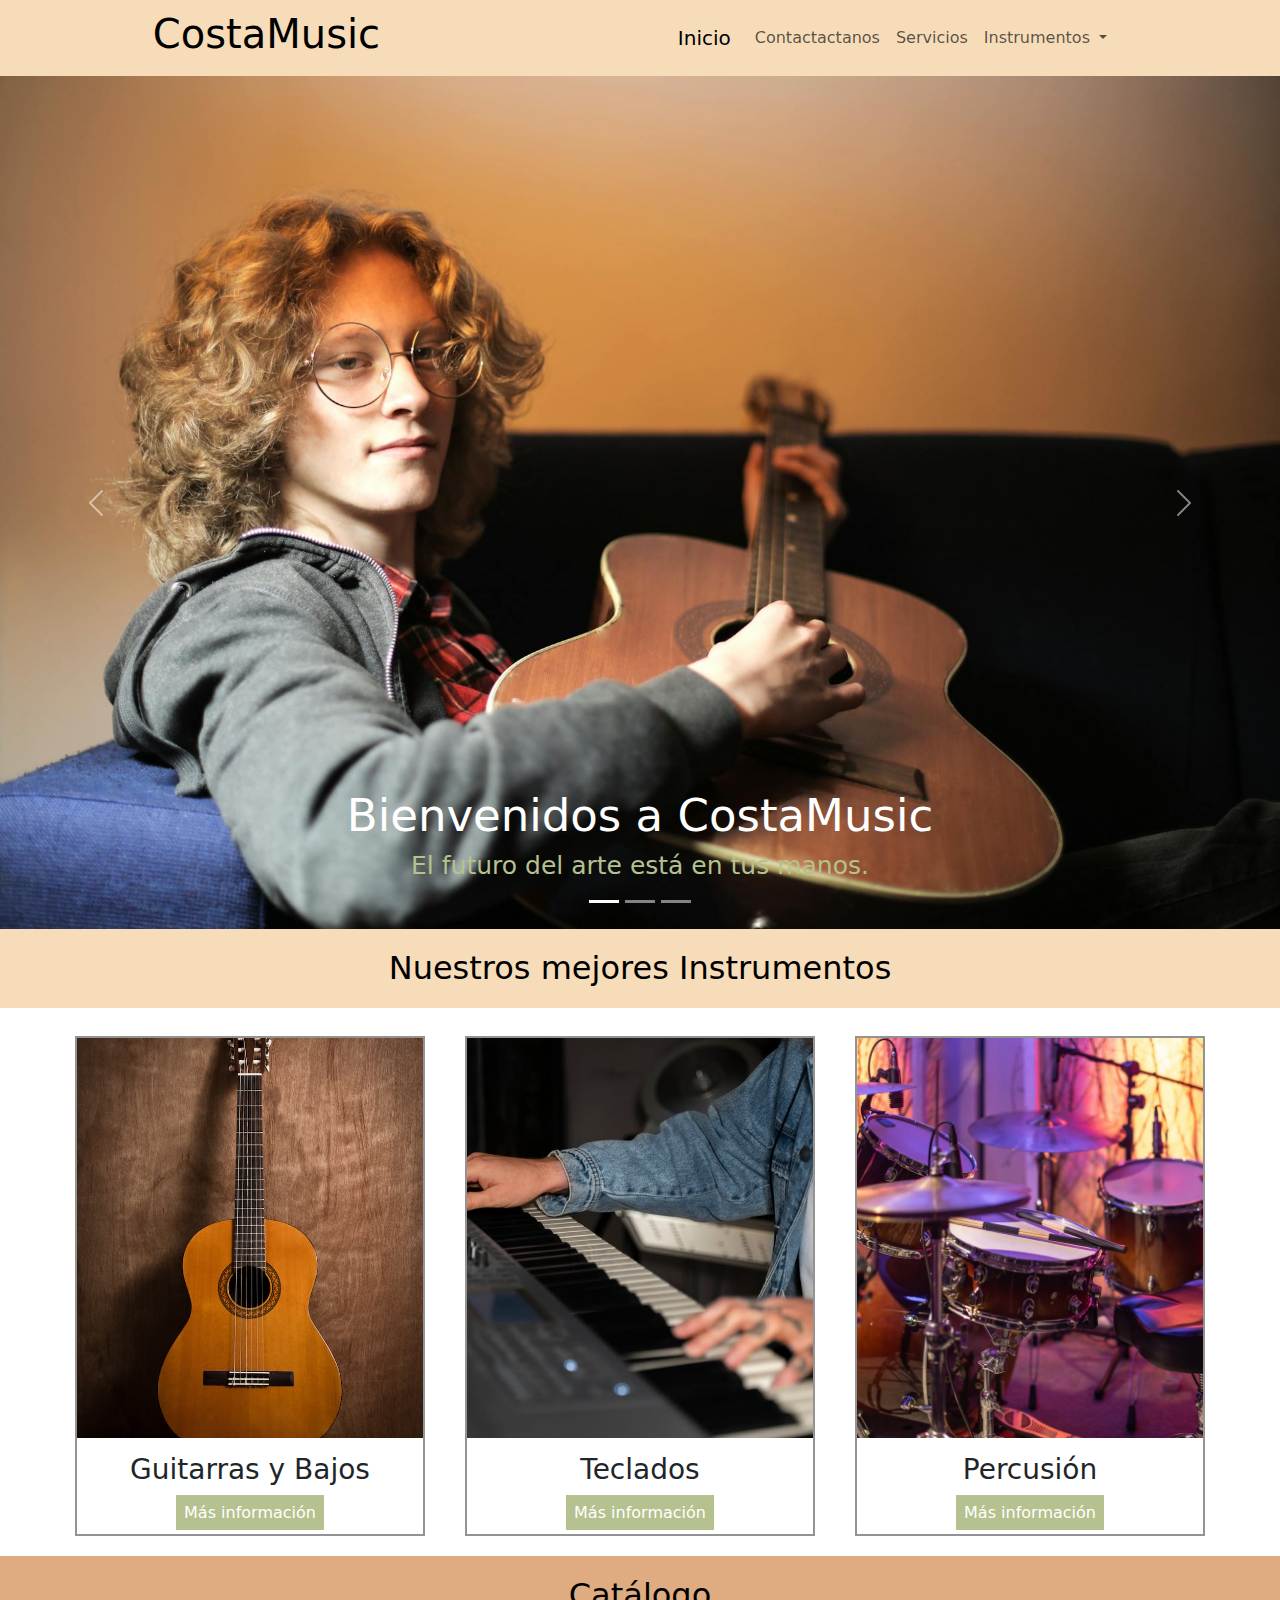
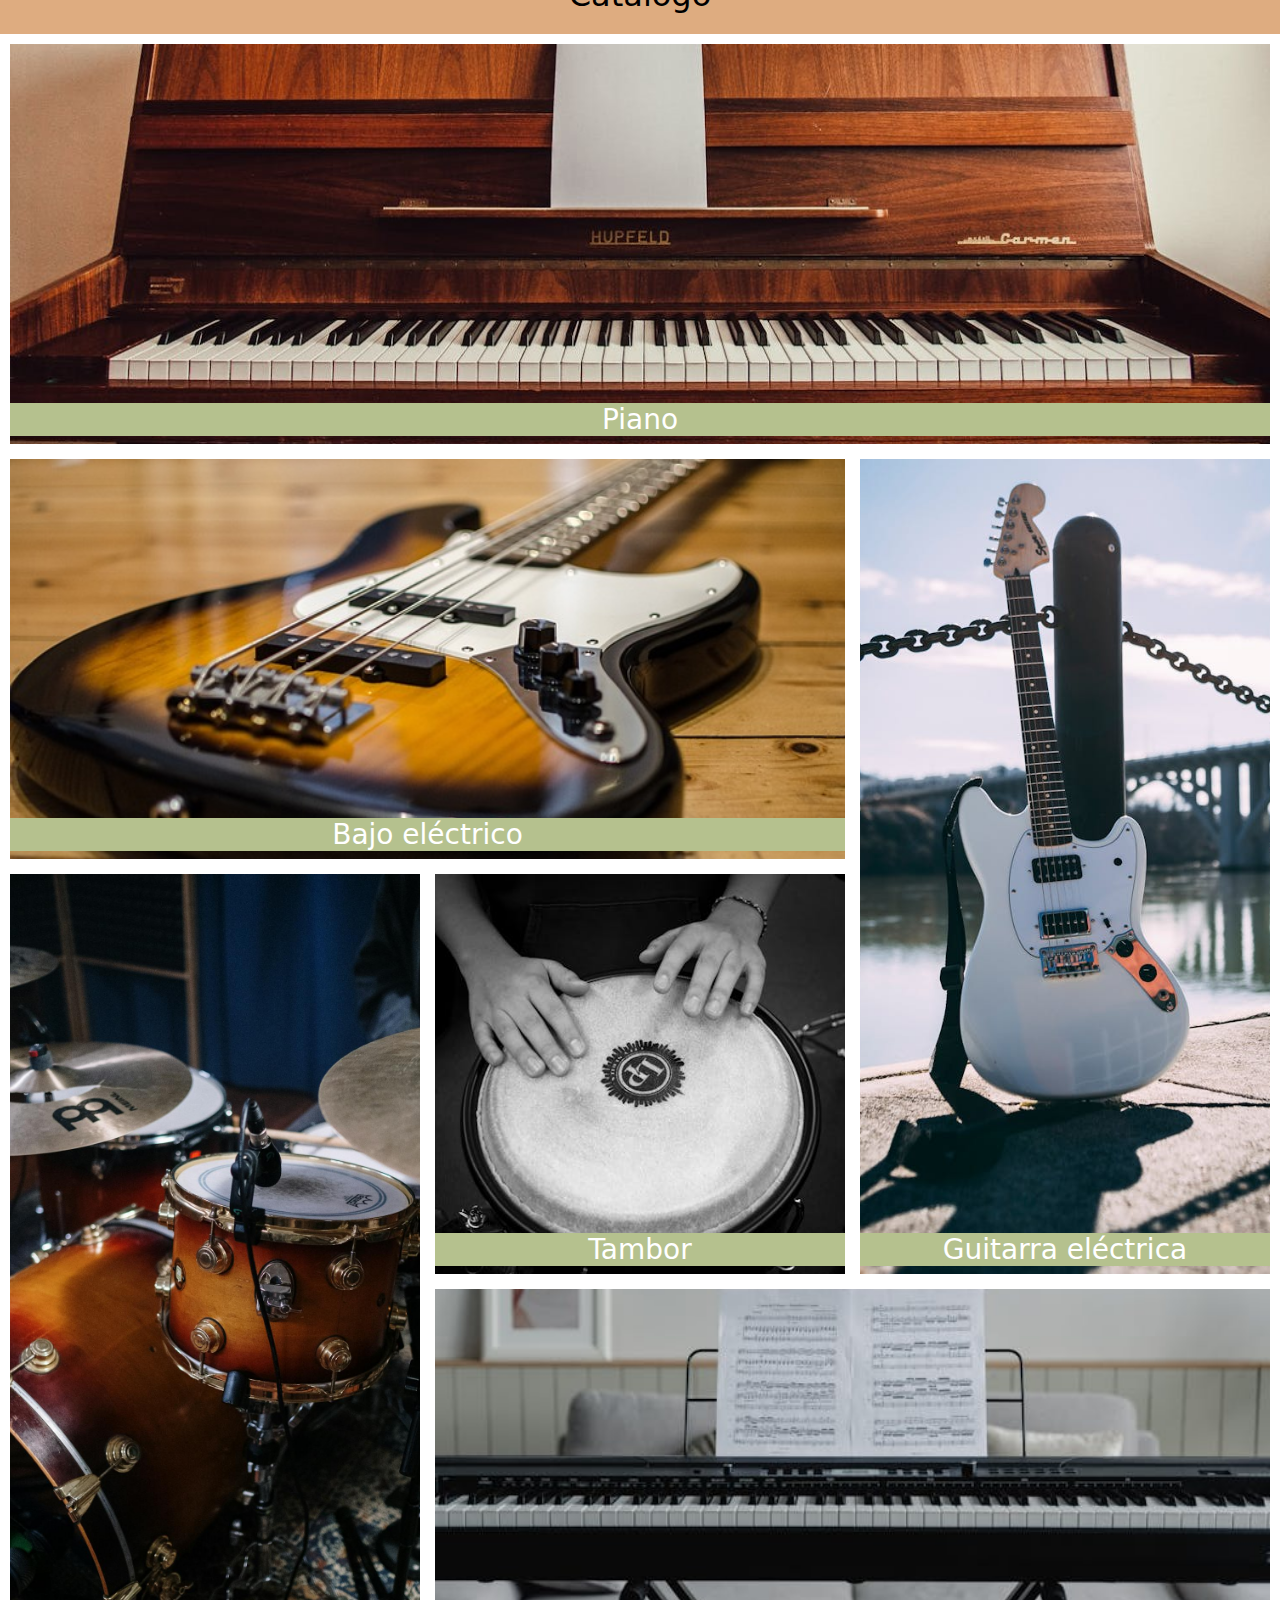
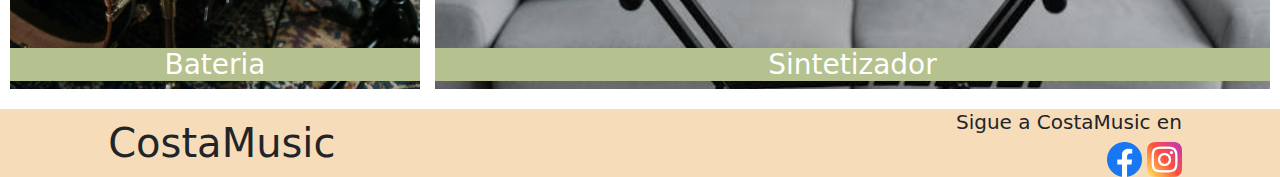
==== commit 2df01236: "contactobase" ====
--- a/index.html
+++ b/index.html
@@ -23,9 +23,6 @@
                 </button>
                 <div class="collapse navbar-collapse" id="navbarNavDropdown">
                     <ul class="navbar-nav">
-                        <li class="nav-item">
-                            <a class="nav-link active" aria-current="page" href="./pages/nosotros.html">Nosotros</a>
-                        </li>
                         <li class="nav-item">
                             <a class="nav-link" href="./pages/contacto.html">Contactactanos</a>
                         </li>
--- a/css/estilos.css
+++ b/css/estilos.css
@@ -1,5 +1,19 @@
 @charset "UTF-8";
 @import url("https://fonts.googleapis.com/css2?family=Lato:ital,wght@0,100;0,300;0,400;0,700;0,900;1,100;1,300;1,400;1,700;1,900&display=swap");
+.productos-contenedor-guitarras div p a, .productos-contenedor-teclados div p a, .productos-contenedor-percusion div p a {
+  text-decoration: none;
+  color: #ffffff;
+  background-color: #B5C18E;
+  font-size: 12px;
+  padding: 6px; }
+
+.footer-contacto, .footer-instrumentos {
+  display: flex;
+  justify-content: space-around;
+  background-color: #F7DCB9;
+  margin: 0;
+  bottom: 0; }
+
 /**!---RESET--- **/
 * {
   margin: 0;
@@ -80,7 +94,7 @@
 .catalogo {
   text-align: center; }
   .catalogo h2 {
-    background-color: #F7DCB9;
+    background-color: #DEAC80;
     color: #000000;
     padding: 20px; }
 
@@ -193,13 +207,6 @@
   width: 100%;
   height: 250px; }
 
-.productos-contenedor-guitarras div p a {
-  text-decoration: none;
-  color: #ffffff;
-  background-color: #B5C18E;
-  font-size: 12px;
-  padding: 6px; }
-
 .productos-contenedor-guitarras div p a:hover {
   color: #6295A2;
   transition: all .1s; }
@@ -270,13 +277,6 @@
   width: 100%;
   height: 250px; }
 
-.productos-contenedor-teclados div p a {
-  text-decoration: none;
-  color: #ffffff;
-  background-color: #B5C18E;
-  font-size: 12px;
-  padding: 6px; }
-
 .productos-contenedor-teclados div p a:hover {
   color: #6295A2;
   transition: all .1s; }
@@ -347,40 +347,53 @@
   width: 100%;
   height: 250px; }
 
-.productos-contenedor-percusion div p a {
-  text-decoration: none;
-  color: #ffffff;
-  background-color: #B5C18E;
-  font-size: 12px;
-  padding: 6px; }
-
 .productos-contenedor-percusion div p a:hover {
   color: #6295A2;
   transition: all .1s; }
 
 /*?---Pagina contacto---*/
 .hero-contacto {
+  display: flex;
+  flex-direction: column;
+  background-color: #E5E1DA;
   width: auto;
   text-align: center;
   align-items: center;
-  height: auto; }
-
-.hero-contacto h2 {
-  color: #000000;
-  display: inline-block;
-  padding: 8px;
-  font-size: 30px; }
-
-.formulario form div {
-  margin: 10px; }
+  height: calc(100vh - 76px);
+  margin: 0; }
+  .hero-contacto h2 {
+    color: #000000;
+    font-size: 30px;
+    margin-bottom: 0;
+    margin: 20px; }
+  .hero-contacto div {
+    display: flex;
+    flex-direction: column;
+    justify-content: center;
+    margin: 20px; }
+    .hero-contacto div form {
+      display: flex;
+      flex-direction: row; }
+
+.informacion-msg {
+  background-image: url("../../img/info-contacto.jpg");
+  height: 500px; }
+  .informacion-msg div {
+    display: flex;
+    flex-direction: column;
+    justify-content: center;
+    align-items: start;
+    width: 50%;
+    height: 100%;
+    margin-left: 10px; }
+    .informacion-msg div h3 {
+      font-size: 30px; }
+    .informacion-msg div p {
+      width: 50%;
+      font-size: 16px;
+      width: auto; }
 
 /**!---FOOTER---**/
-.footer-instrumentos {
-  display: flex;
-  justify-content: space-around;
-  background-color: #F7DCB9;
-  margin: 0; }
-
 footer {
   margin-top: 20px;
   display: flex;
